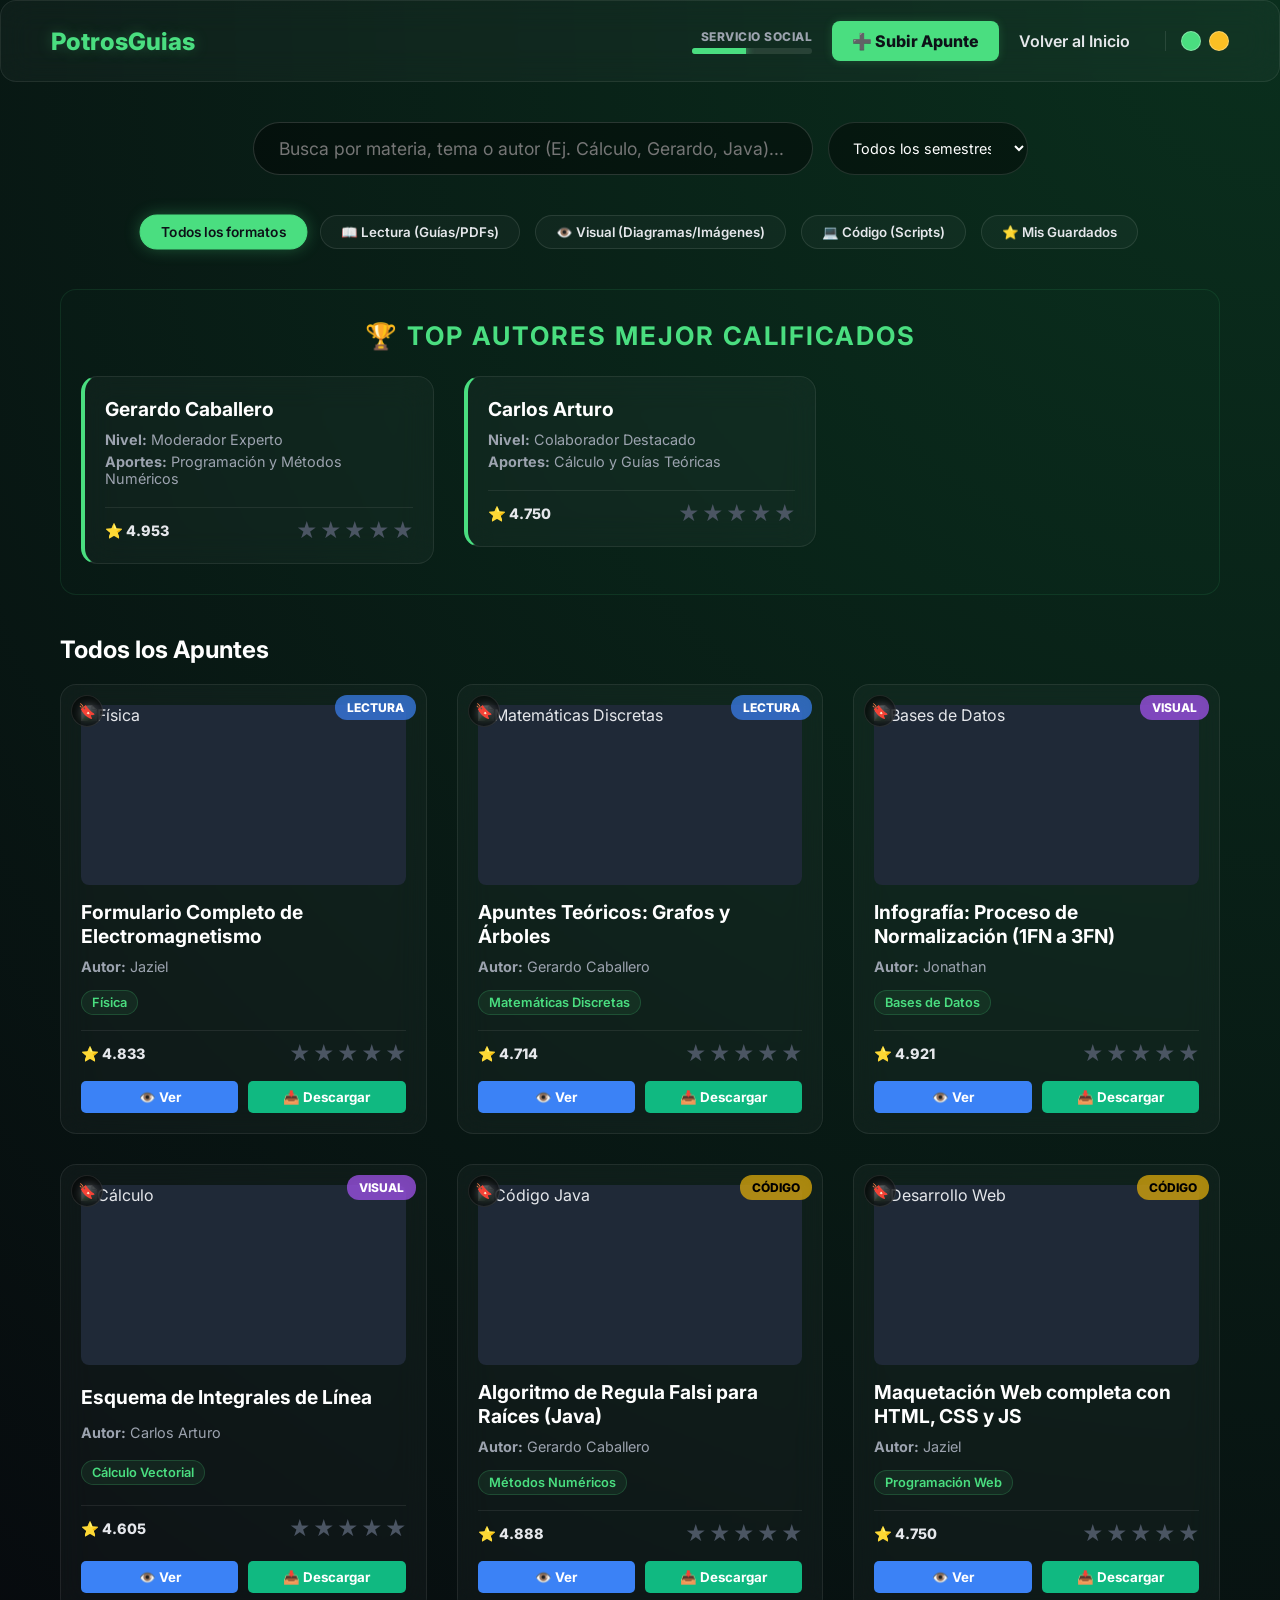
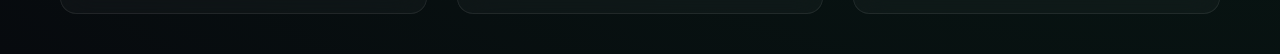
==== Apuntes.html @ 3b069844 "Add files via upload" ====
<!DOCTYPE html>
<html lang="es">
<head>
    <meta charset="UTF-8">
    <meta name="viewport" content="width=device-width, initial-scale=1.0">
    <title>Repositorio - PotroGuias</title>
    <link rel="stylesheet" href="style.css">
</head>
<body>

    <nav class="glass-panel">
        <h1>PotrosGuias</h1>
        <div style="display: flex; align-items: center; gap: 20px;">
            <div class="nav-ss-container">
                <span class="nav-ss-text">Servicio Social</span>
                <div class="nav-ss-bg"><div class="nav-ss-fill" id="nav-ss-progreso"></div></div>
            </div>
            <a href="subir.html" class="btn-subir">➕ Subir Apunte</a>
            <a href="index.html">Volver al Inicio</a>
            <div class="theme-switch-container">
                <div class="btn-theme theme-potro" onclick="cambiarTemaUaem('potro')" title="Modo Verde Potro"></div>
                <div class="btn-theme theme-oro" onclick="cambiarTemaUaem('oro')" title="Modo Oro Institucional"></div>
            </div>
        </div>
    </nav>

    <div class="container">
        <div class="search-container" style="display: flex; gap: 15px; justify-content: center; max-width: 800px; margin: 40px auto;">
            <input type="text" id="buscador" placeholder="Busca por materia, tema o autor (Ej. Cálculo, Gerardo, Java)..." style="max-width: 70%; margin-bottom: 0;">
            <select id="filtro-semestre" class="form-input" style="width: 25%; background: rgba(0,0,0,0.4); border-radius: 30px; padding: 0 20px;">
                <option value="todos">Todos los semestres</option>
                <option value="basicas">Ciencias Básicas</option>
                <option value="programacion">Área Programación</option>
                <option value="datos">Sistemas Avanzados</option>
            </select>
        </div>

        <div class="filtros-container">
            <button class="btn-filtro activo" data-filtro="todos">Todos los formatos</button>
            <button class="btn-filtro" data-filtro="lectura">📖 Lectura (Guías/PDFs)</button>
            <button class="btn-filtro" data-filtro="visual">👁️ Visual (Diagramas/Imágenes)</button>
            <button class="btn-filtro" data-filtro="codigo">💻 Código (Scripts)</button>
            <button class="btn-filtro" id="filtro-favoritos" data-filtro="favoritos">⭐ Mis Guardados</button>
        </div>

        <div class="destacados-container">
            <h2>🏆 Top Autores Mejor Calificados</h2>
            <div class="grid-apuntes">
                
                <a href="autor.html?nombre=Gerardo%20Caballero" class="link-tarjeta">
                    <div class="tarjeta-apunte tarjeta-autor glass-panel">
                        <h3>Gerardo Caballero</h3>
                        <p><strong>Nivel:</strong> Moderador Experto</p>
                        <p><strong>Aportes:</strong> Programación y Métodos Numéricos</p>
                        
                        <div class="rating-container">
                            <span class="rating-promedio">⭐ 4.953</span>
                            <div class="estrellas-interactivas">
                                <span class="estrella" data-valor="1">★</span>
                                <span class="estrella" data-valor="2">★</span>
                                <span class="estrella" data-valor="3">★</span>
                                <span class="estrella" data-valor="4">★</span>
                                <span class="estrella" data-valor="5">★</span>
                            </div>
                        </div>
                    </div>
                </a>

                <a href="autor.html?nombre=Carlos%20Arturo" class="link-tarjeta">
                    <div class="tarjeta-apunte tarjeta-autor glass-panel">
                        <h3>Carlos Arturo</h3>
                        <p><strong>Nivel:</strong> Colaborador Destacado</p>
                        <p><strong>Aportes:</strong> Cálculo y Guías Teóricas</p>
                        
                        <div class="rating-container">
                            <span class="rating-promedio">⭐ 4.750</span>
                            <div class="estrellas-interactivas">
                                <span class="estrella" data-valor="1">★</span>
                                <span class="estrella" data-valor="2">★</span>
                                <span class="estrella" data-valor="3">★</span>
                                <span class="estrella" data-valor="4">★</span>
                                <span class="estrella" data-valor="5">★</span>
                            </div>
                        </div>
                    </div>
                </a>

            </div>
        </div>

        <h2 style="color: #fff; margin-bottom: 20px;">Todos los Apuntes</h2>
        <div class="grid-apuntes" id="contenedor-apuntes">

            <div class="tarjeta-apunte glass-panel" data-formato="lectura" data-semestre="basicas" data-archivo="documentos/formulario.completo.electromagnetismo.pdf" data-titulo="Formulario Completo de Electromagnetismo">
                <div class="badge-formato badge-lectura">Lectura</div>
                <img src="img/formulario.jpg" alt="Física">
                <h3>Formulario Completo de Electromagnetismo</h3>
                <p><strong>Autor:</strong> Jaziel</p>
                <span class="tag-materia">Física</span>
                
                <div class="rating-container">
                    <span class="rating-promedio">⭐ 4.833</span>
                    <div class="estrellas-interactivas">
                        <span class="estrella" data-valor="1">★</span>
                        <span class="estrella" data-valor="2">★</span>
                        <span class="estrella" data-valor="3">★</span>
                        <span class="estrella" data-valor="4">★</span>
                        <span class="estrella" data-valor="5">★</span>
                    </div>
                </div>
                <div style="display: flex; gap: 10px; margin-top: 15px; width: 100%;">
                    <button class="btn-ver" style="flex: 1; padding: 8px; background: #3b82f6; color: white; border: none; border-radius: 5px; cursor: pointer; font-weight: bold;">👁️ Ver</button>
                    <button class="btn-descargar" style="flex: 1; padding: 8px; background: #10b981; color: white; border: none; border-radius: 5px; cursor: pointer; font-weight: bold;">📥 Descargar</button>
                </div>
            </div>

            <div class="tarjeta-apunte glass-panel" data-formato="lectura" data-semestre="basicas" data-archivo="documentos/Grafos.pdf" data-titulo="Apuntes Teóricos: Grafos y Árboles">
                <div class="badge-formato badge-lectura">Lectura</div>
                <img src="img/grafos.jpg" alt="Matemáticas Discretas">
                <h3>Apuntes Teóricos: Grafos y Árboles</h3>
                <p><strong>Autor:</strong> Gerardo Caballero</p>
                <span class="tag-materia">Matemáticas Discretas</span>
                
                <div class="rating-container">
                    <span class="rating-promedio">⭐ 4.714</span>
                    <div class="estrellas-interactivas">
                        <span class="estrella" data-valor="1">★</span>
                        <span class="estrella" data-valor="2">★</span>
                        <span class="estrella" data-valor="3">★</span>
                        <span class="estrella" data-valor="4">★</span>
                        <span class="estrella" data-valor="5">★</span>
                    </div>
                </div>
                <div style="display: flex; gap: 10px; margin-top: 15px; width: 100%;">
                    <button class="btn-ver" style="flex: 1; padding: 8px; background: #3b82f6; color: white; border: none; border-radius: 5px; cursor: pointer; font-weight: bold;">👁️ Ver</button>
                    <button class="btn-descargar" style="flex: 1; padding: 8px; background: #10b981; color: white; border: none; border-radius: 5px; cursor: pointer; font-weight: bold;">📥 Descargar</button>
                </div>
            </div>

            <div class="tarjeta-apunte glass-panel" data-formato="visual" data-semestre="datos" data-archivo="img/nor.info.jpg" data-titulo="Infografía: Proceso de Normalización">
                <div class="badge-formato badge-visual">Visual</div>
                <img src="img/normalizacion.jpg" alt="Bases de Datos">
                <h3>Infografía: Proceso de Normalización (1FN a 3FN)</h3>
                <p><strong>Autor:</strong> Jonathan</p>
                <span class="tag-materia">Bases de Datos</span>
                
                <div class="rating-container">
                    <span class="rating-promedio">⭐ 4.921</span>
                    <div class="estrellas-interactivas">
                        <span class="estrella" data-valor="1">★</span>
                        <span class="estrella" data-valor="2">★</span>
                        <span class="estrella" data-valor="3">★</span>
                        <span class="estrella" data-valor="4">★</span>
                        <span class="estrella" data-valor="5">★</span>
                    </div>
                </div>
                <div style="display: flex; gap: 10px; margin-top: 15px; width: 100%;">
                    <button class="btn-ver" style="flex: 1; padding: 8px; background: #3b82f6; color: white; border: none; border-radius: 5px; cursor: pointer; font-weight: bold;">👁️ Ver</button>
                    <button class="btn-descargar" style="flex: 1; padding: 8px; background: #10b981; color: white; border: none; border-radius: 5px; cursor: pointer; font-weight: bold;">📥 Descargar</button>
                </div>
            </div>

            <div class="tarjeta-apunte glass-panel" data-formato="visual" data-semestre="basicas" data-archivo="img/info.jpg" data-titulo="Esquema de Integrales de Línea">
                <div class="badge-formato badge-visual">Visual</div>
                <img src="img/integral.jpg" alt="Cálculo">
                <h3>Esquema de Integrales de Línea</h3>
                <p><strong>Autor:</strong> Carlos Arturo</p>
                <span class="tag-materia">Cálculo Vectorial</span>
                
                <div class="rating-container">
                    <span class="rating-promedio">⭐ 4.605</span>
                    <div class="estrellas-interactivas">
                        <span class="estrella" data-valor="1">★</span>
                        <span class="estrella" data-valor="2">★</span>
                        <span class="estrella" data-valor="3">★</span>
                        <span class="estrella" data-valor="4">★</span>
                        <span class="estrella" data-valor="5">★</span>
                    </div>
                </div>
                <div style="display: flex; gap: 10px; margin-top: 15px; width: 100%;">
                    <button class="btn-ver" style="flex: 1; padding: 8px; background: #3b82f6; color: white; border: none; border-radius: 5px; cursor: pointer; font-weight: bold;">👁️ Ver</button>
                    <button class="btn-descargar" style="flex: 1; padding: 8px; background: #10b981; color: white; border: none; border-radius: 5px; cursor: pointer; font-weight: bold;">📥 Descargar</button>
                </div>
            </div>

            <div class="tarjeta-apunte glass-panel" data-formato="codigo" data-semestre="programacion" data-archivo="https://raw.githubusercontent.com/TheAlgorithms/Java/master/src/main/java/com/thealgorithms/maths/FindMin.java" data-titulo="Algoritmo de Raíces (Java)">
                <div class="badge-formato badge-codigo">Código</div>
                <img src="img/falsa.jpg" alt="Código Java">
                <h3>Algoritmo de Regula Falsi para Raíces (Java)</h3>
                <p><strong>Autor:</strong> Gerardo Caballero</p>
                <span class="tag-materia">Métodos Numéricos</span>
                
                <div class="rating-container">
                    <span class="rating-promedio">⭐ 4.888</span>
                    <div class="estrellas-interactivas">
                        <span class="estrella" data-valor="1">★</span>
                        <span class="estrella" data-valor="2">★</span>
                        <span class="estrella" data-valor="3">★</span>
                        <span class="estrella" data-valor="4">★</span>
                        <span class="estrella" data-valor="5">★</span>
                    </div>
                </div>
                <div style="display: flex; gap: 10px; margin-top: 15px; width: 100%;">
                    <button class="btn-ver" style="flex: 1; padding: 8px; background: #3b82f6; color: white; border: none; border-radius: 5px; cursor: pointer; font-weight: bold;">👁️ Ver</button>
                    <button class="btn-descargar" style="flex: 1; padding: 8px; background: #10b981; color: white; border: none; border-radius: 5px; cursor: pointer; font-weight: bold;">📥 Descargar</button>
                </div>
            </div>

            <div class="tarjeta-apunte glass-panel" data-formato="codigo" data-semestre="programacion" data-archivo="https://raw.githubusercontent.com/TheAlgorithms/Java/master/src/main/java/com/thealgorithms/maths/FindMin.java" data-titulo="Proyecto Web Completo">
                <div class="badge-formato badge-codigo">Código</div>
                <img src="img/Maqueta.jpg" alt="Desarrollo Web">
                <h3>Maquetación Web completa con HTML, CSS y JS</h3>
                <p><strong>Autor:</strong> Jaziel</p>
                <span class="tag-materia">Programación Web</span>
                
                <div class="rating-container">
                    <span class="rating-promedio">⭐ 4.750</span>
                    <div class="estrellas-interactivas">
                        <span class="estrella" data-valor="1">★</span>
                        <span class="estrella" data-valor="2">★</span>
                        <span class="estrella" data-valor="3">★</span>
                        <span class="estrella" data-valor="4">★</span>
                        <span class="estrella" data-valor="5">★</span>
                    </div>
                </div>
                <div style="display: flex; gap: 10px; margin-top: 15px; width: 100%;">
                    <button class="btn-ver" style="flex: 1; padding: 8px; background: #3b82f6; color: white; border: none; border-radius: 5px; cursor: pointer; font-weight: bold;">👁️ Ver</button>
                    <button class="btn-descargar" style="flex: 1; padding: 8px; background: #10b981; color: white; border: none; border-radius: 5px; cursor: pointer; font-weight: bold;">📥 Descargar</button>
                </div>
            </div>

        </div>
    </div>

    <script src="Apuntes.js"></script>
</body>
</html>
---- style.css ----
/* style.css */
@import url('https://fonts.googleapis.com/css2?family=Inter:wght@300;400;600;800&display=swap');

* {
    margin: 0;
    padding: 0;
    box-sizing: border-box;
    font-family: 'Inter', sans-serif;
}

body {
    background-color: #070a0e; 
    background-image: radial-gradient(circle at top right, #0a2f1d, #070a0e); 
    color: #e5e7eb;
    min-height: 100vh;
    overflow-x: hidden;
}

/* Efecto de cristal (Glassmorphism) optimizado */
.glass-panel {
    background: rgba(255, 255, 255, 0.03);
    backdrop-filter: blur(16px);
    -webkit-backdrop-filter: blur(16px);
    border: 1px solid rgba(255, 255, 255, 0.08);
    border-radius: 16px;
    transition: border-color 0.4s cubic-bezier(0.16, 1, 0.3, 1), 
                box-shadow 0.4s cubic-bezier(0.16, 1, 0.3, 1), 
                background-color 0.4s ease;
}

/* Navbar */
nav {
    display: flex;
    justify-content: space-between;
    align-items: center;
    padding: 20px 50px;
    border-bottom: 1px solid rgba(255, 255, 255, 0.08);
}

nav h1 {
    font-size: 1.5rem;
    font-weight: 800;
    color: #4ade80; 
    text-shadow: 0 0 15px rgba(74, 222, 128, 0.3);
}

nav a {
    color: #e5e7eb;
    text-decoration: none;
    font-weight: 600;
    transition: color 0.3s ease;
}

nav a:hover {
    color: #4ade80;
}

/* Contenedor Principal */
.container {
    max-width: 1200px;
    margin: 40px auto;
    padding: 0 20px;
}

/* Buscador */
.search-container {
    margin-bottom: 40px;
    text-align: center;
}

#buscador {
    width: 100%;
    max-width: 600px;
    padding: 15px 25px;
    font-size: 1.1rem;
    color: #fff;
    background: rgba(0, 0, 0, 0.4);
    border: 1px solid rgba(255, 255, 255, 0.15);
    border-radius: 30px;
    outline: none;
    transition: all 0.3s cubic-bezier(0.16, 1, 0.3, 1);
}

#buscador:focus {
    border-color: #4ade80;
    box-shadow: 0 0 25px rgba(74, 222, 128, 0.25);
    transform: scale(1.01);
}

/* Grid de Apuntes */
.grid-apuntes {
    display: grid;
    grid-template-columns: repeat(auto-fill, minmax(300px, 1fr));
    gap: 30px;
}

/* Tarjetas individuales con iluminación dinámica */
.tarjeta-apunte {
    position: relative;
    padding: 20px;
    display: flex;
    flex-direction: column;
    justify-content: space-between;
    align-items: flex-start;
    overflow: hidden;
    animation: animacionEntrada 0.6s cubic-bezier(0.16, 1, 0.3, 1) forwards;
}

.tarjeta-apunte:hover {
    transform: translateY(-6px);
    background-color: rgba(255, 255, 255, 0.06);
    box-shadow: 0 15px 35px rgba(74, 222, 128, 0.15);
    border-color: rgba(74, 222, 128, 0.4);
}

.tarjeta-apunte img {
    width: 100%;
    height: 180px;
    object-fit: cover;
    border-radius: 8px;
    margin-bottom: 15px;
    background-color: #1f2937;
    transition: transform 0.6s cubic-bezier(0.16, 1, 0.3, 1);
}

.tarjeta-apunte:hover img {
    transform: scale(1.03); 
}

.tarjeta-apunte h3 {
    font-size: 1.2rem;
    margin-bottom: 10px;
    color: #fff;
}

.tarjeta-apunte p {
    font-size: 0.9rem;
    color: #9ca3af;
    margin-bottom: 5px;
}

.tag-materia {
    display: inline-block;
    padding: 4px 10px;
    background: rgba(74, 222, 128, 0.08);
    color: #4ade80;
    border: 1px solid rgba(74, 222, 128, 0.2);
    border-radius: 20px;
    font-size: 0.8rem;
    margin-top: 10px;
    font-weight: 600;
}

/* Botones */
.btn {
    display: inline-block;
    padding: 12px 24px;
    background: #4ade80;
    color: #0d1117;
    text-decoration: none;
    border-radius: 8px;
    font-weight: bold;
    margin-top: 20px;
    transition: all 0.2s ease;
}

.btn:hover {
    background: #22c55e;
    transform: translateY(-2px);
    box-shadow: 0 5px 15px rgba(74, 222, 128, 0.3);
}

.btn:active { transform: translateY(0); }

/* --- SECCIÓN DE AUTORES DESTACADOS --- */
.destacados-container {
    background: rgba(74, 222, 128, 0.01);
    border: 1px solid rgba(74, 222, 128, 0.1);
    border-radius: 16px;
    padding: 30px 20px;
    margin-bottom: 40px;
}

.destacados-container h2 {
    color: #4ade80;
    text-align: center;
    margin-bottom: 25px;
    font-size: 1.6rem;
    text-transform: uppercase;
    letter-spacing: 2px;
}

.tarjeta-autor {
    border-left: 4px solid #4ade80;
}

/* --- ESTRELLAS --- */
.rating-container {
    width: 100%;
    margin-top: 15px;
    padding-top: 10px;
    border-top: 1px solid rgba(255, 255, 255, 0.08);
    display: flex;
    justify-content: space-between;
    align-items: center;
}

.rating-promedio {
    color: #e5e7eb;
    font-size: 0.9rem;
    font-weight: 800;
}

.estrellas-interactivas {
    display: flex;
    gap: 3px;
}

.estrella {
    color: #4b5563; 
    font-size: 1.3rem;
    cursor: pointer;
    transition: color 0.2s ease, transform 0.2s cubic-bezier(0.175, 0.885, 0.32, 1.275);
}

.estrella:hover { transform: scale(1.3); }
.estrella.activa { 
    color: #fbbf24; 
    text-shadow: 0 0 8px rgba(251, 191, 36, 0.5);
}

/* --- BOTONES DE FILTRO --- */
.filtros-container {
    display: flex;
    justify-content: center;
    flex-wrap: wrap;
    gap: 15px;
    margin-bottom: 40px;
}

.btn-filtro {
    background: rgba(255, 255, 255, 0.03);
    border: 1px solid rgba(255, 255, 255, 0.1);
    color: #e5e7eb;
    padding: 8px 20px;
    border-radius: 20px;
    cursor: pointer;
    font-weight: 600;
    transition: all 0.3s cubic-bezier(0.16, 1, 0.3, 1);
}

.btn-filtro:hover, .btn-filtro.activo {
    background: #4ade80;
    color: #0d1117;
    border-color: #4ade80;
    box-shadow: 0 0 15px rgba(74, 222, 128, 0.3);
    transform: scale(1.03);
}

/* Badges */
.badge-formato {
    position: absolute;
    top: 10px;
    right: 10px;
    padding: 5px 12px;
    border-radius: 12px;
    font-size: 0.75rem;
    font-weight: 800;
    text-transform: uppercase;
    backdrop-filter: blur(5px);
    z-index: 2;
    animation: brilloPulsante 2s infinite alternate;
}

@keyframes brilloPulsante {
    from { box-shadow: 0 0 4px rgba(255,255,255,0.05); }
    to { box-shadow: 0 0 10px rgba(74, 222, 128, 0.2); }
}

.badge-lectura { background: rgba(59, 130, 246, 0.7); color: #fff; }
.badge-visual { background: rgba(168, 85, 247, 0.7); color: #fff; }
.badge-codigo { background: rgba(234, 179, 8, 0.7); color: #000; }

.btn-subir {
    background: #4ade80;
    color: #0d1117 !important;
    padding: 10px 20px;
    border-radius: 8px;
    font-weight: 800;
    text-decoration: none;
    transition: all 0.3s ease;
    box-shadow: 0 0 10px rgba(74, 222, 128, 0.2);
}

.btn-subir:hover {
    background: #22c55e;
    transform: translateY(-2px);
    box-shadow: 0 0 15px rgba(74, 222, 128, 0.5);
}

/* --- FORMULARIOS --- */
.form-wrapper {
    max-width: 600px;
    margin: 40px auto;
    padding: 40px;
    animation: animacionEntrada 0.5s ease forwards;
}

.form-wrapper h2 {
    font-size: 1.1rem;
    text-align: center;
    color: #e5e7eb;
    margin-bottom: 30px;
    line-height: 1.5;
}

.form-group {
    display: flex;
    flex-direction: column;
    margin-bottom: 20px;
}

.form-group label {
    font-size: 0.9rem;
    font-weight: 800;
    color: #e5e7eb;
    margin-bottom: 8px;
}

.form-input, textarea.form-input {
    width: 100%;
    padding: 12px 15px;
    background: rgba(0, 0, 0, 0.3);
    border: 1px solid rgba(255, 255, 255, 0.12);
    border-radius: 8px;
    color: #fff;
    font-size: 0.9rem;
    outline: none;
    transition: all 0.3s ease;
}

.form-input:focus {
    border-color: #4ade80;
    box-shadow: 0 0 10px rgba(74, 222, 128, 0.2);
}

input[type="file"] {
    padding: 8px;
    background: rgba(255, 255, 255, 0.03);
    border: 1px dashed rgba(255, 255, 255, 0.2);
    cursor: pointer;
}

input[type="file"]::file-selector-button {
    background: #e5e7eb;
    color: #0d1117;
    border: none;
    padding: 5px 15px;
    border-radius: 4px;
    font-weight: bold;
    margin-right: 15px;
    cursor: pointer;
}

input[type="file"]::file-selector-button:hover { background: #4ade80; }

.btn-submit {
    width: 100%;
    margin-top: 10px;
    padding: 15px;
    font-size: 1rem;
    border: none;
    background: #4ade80;
    color: #0d1117;
    font-weight: bold;
    border-radius: 8px;
    cursor: pointer;
    transition: all 0.2s ease;
}

.btn-submit:hover { 
    background: #22c55e; 
    transform: translateY(-2px);
    box-shadow: 0 5px 15px rgba(74, 222, 128, 0.3);
}

a.link-tarjeta { text-decoration: none; color: inherit; display: block; }

/* --- TOASTS --- */
.toast-container {
    position: fixed;
    top: 20px;
    right: 20px;
    z-index: 9999;
    display: flex;
    flex-direction: column;
    gap: 10px;
}

.toast-notif {
    background: rgba(13, 17, 23, 0.85);
    backdrop-filter: blur(10px);
    -webkit-backdrop-filter: blur(10px);
    border: 1px solid #4ade80;
    padding: 16px 25px;
    border-radius: 12px;
    color: #fff;
    font-weight: 600;
    font-size: 0.95rem;
    box-shadow: 0 10px 25px rgba(74, 222, 128, 0.15);
    display: flex;
    align-items: center;
    gap: 10px;
    animation: deslizarEntrada 0.3s cubic-bezier(0.16, 1, 0.3, 1) forwards, desvanecerSalida 0.3s ease 2.8s forwards;
}

/* --- ANIMACIONES KEYFRAMES --- */
@keyframes animacionEntrada {
    from { opacity: 0; transform: translateY(15px); }
    to { opacity: 1; transform: translateY(0); }
}

@keyframes deslizarEntrada {
    from { transform: translateX(120%); opacity: 0; }
    to { transform: translateX(0); opacity: 1; }
}

@keyframes desvanecerSalida {
    from { transform: translateX(0); opacity: 1; }
    to { transform: translateX(120%); opacity: 0; }
}

/* ==========================================
   NUEVOS COMPONENTES ADICIONALES
   ========================================== */

/* Barra de servicio en el menú */
.nav-ss-container {
    display: flex;
    flex-direction: column;
    align-items: flex-end;
    gap: 4px;
}
.nav-ss-text {
    font-size: 0.75rem;
    font-weight: 800;
    color: #9ca3af;
    text-transform: uppercase;
    letter-spacing: 0.5px;
}
.nav-ss-bg {
    width: 120px;
    background: rgba(255, 255, 255, 0.1);
    height: 6px;
    border-radius: 3px;
    overflow: hidden;
}
.nav-ss-fill {
    background: #4ade80;
    height: 100%;
    width: 0%; /* Dinámico por JS */
    box-shadow: 0 0 8px #4ade80;
    transition: width 0.5s ease;
}

/* Selector de Temas UAEMex */
.theme-switch-container {
    display: flex;
    gap: 8px;
    margin-left: 15px;
    border-left: 1px solid rgba(255,255,255,0.1);
    padding-left: 15px;
}
.btn-theme {
    width: 20px;
    height: 20px;
    border-radius: 50%;
    border: 1px solid rgba(255,255,255,0.3);
    cursor: pointer;
    transition: transform 0.2s;
}
.btn-theme:hover { transform: scale(1.2); }
.theme-potro { background: #4ade80; }
.theme-oro { background: #fbbf24; }

/* Cambios globales para el Tema Oro */
body.tema-oro h1, body.tema-oro h2, body.tema-oro h3, body.tema-oro .tag-materia, body.tema-oro .comentario-autor {
    color: #fbbf24 !important;
}
body.tema-oro nav h1 { text-shadow: 0 0 15px rgba(251, 191, 36, 0.3); }
body.tema-oro .btn-filtro.activo, body.tema-oro .btn-submit, body.tema-oro .btn-subir, body.tema-oro .btn {
    background: #fbbf24 !important;
    color: #0d1117 !important;
    border-color: #fbbf24 !important;
    box-shadow: 0 0 15px rgba(251, 191, 36, 0.3) !important;
}
body.tema-oro .form-input:focus, body.tema-oro #buscador:focus { border-color: #fbbf24 !important; }
body.tema-oro .toast-notif { border-color: #fbbf24; box-shadow: 0 10px 25px rgba(251, 191, 36, 0.15); }
body.tema-oro .nav-ss-fill { background: #fbbf24; box-shadow: 0 0 8px #fbbf24; }

/* Icono de Favorito en Tarjetas */
.btn-favorito {
    position: absolute;
    top: 10px;
    left: 10px;
    background: rgba(0,0,0,0.6);
    backdrop-filter: blur(5px);
    border: 1px solid rgba(255,255,255,0.1);
    width: 32px;
    height: 32px;
    border-radius: 50%;
    display: flex;
    align-items: center;
    justify-content: center;
    cursor: pointer;
    z-index: 5;
    font-size: 0.9rem;
    transition: transform 0.2s;
}
.btn-favorito:hover { transform: scale(1.1); }
.btn-favorito.guardado {
    color: #fbbf24;
    border-color: #fbbf24;
}

/* Ajustes de consistencia para textareas e iframes */
#perfil-textarea, #textarea-comentario {
    font-family: 'Inter', sans-serif;
    line-height: 1.5;
}
#contenido-dinamico pre {
    width: 100%;
    text-align: left;
    background: rgba(0, 0, 0, 0.5);
    padding: 20px;
    border-radius: 8px;
    overflow: auto;
    color: #f3f4f6;
    border: 1px solid rgba(255, 255, 255, 0.08);
    font-family: 'Courier New', Courier, monospace;
    max-height: 75vh;
}
#contenido-dinamico iframe {
    width: 100%;
    height: 75vh;
    border: none;
    border-radius: 8px;
    background: #ffffff;
}

/* Estilos de tokens para Resaltado de Código */
code[class*="language-"], pre[class*="language-"] { color: #f8f8f2; text-shadow: 0 1px rgba(0,0,0,0.3); font-family: monospace; text-align: left; white-space: pre; word-spacing: normal; word-break: normal; word-wrap: normal; line-height: 1.5; }
.token.comment { color: #6272a4; font-style: italic; }
.token.keyword { color: #ff79c6; font-weight: bold; }
.token.string { color: #f1fa8c; }
.token.function { color: #50fa7b; }
.token.number { color: #bd93f9; }
.token.class-name { color: #8be9fd; }
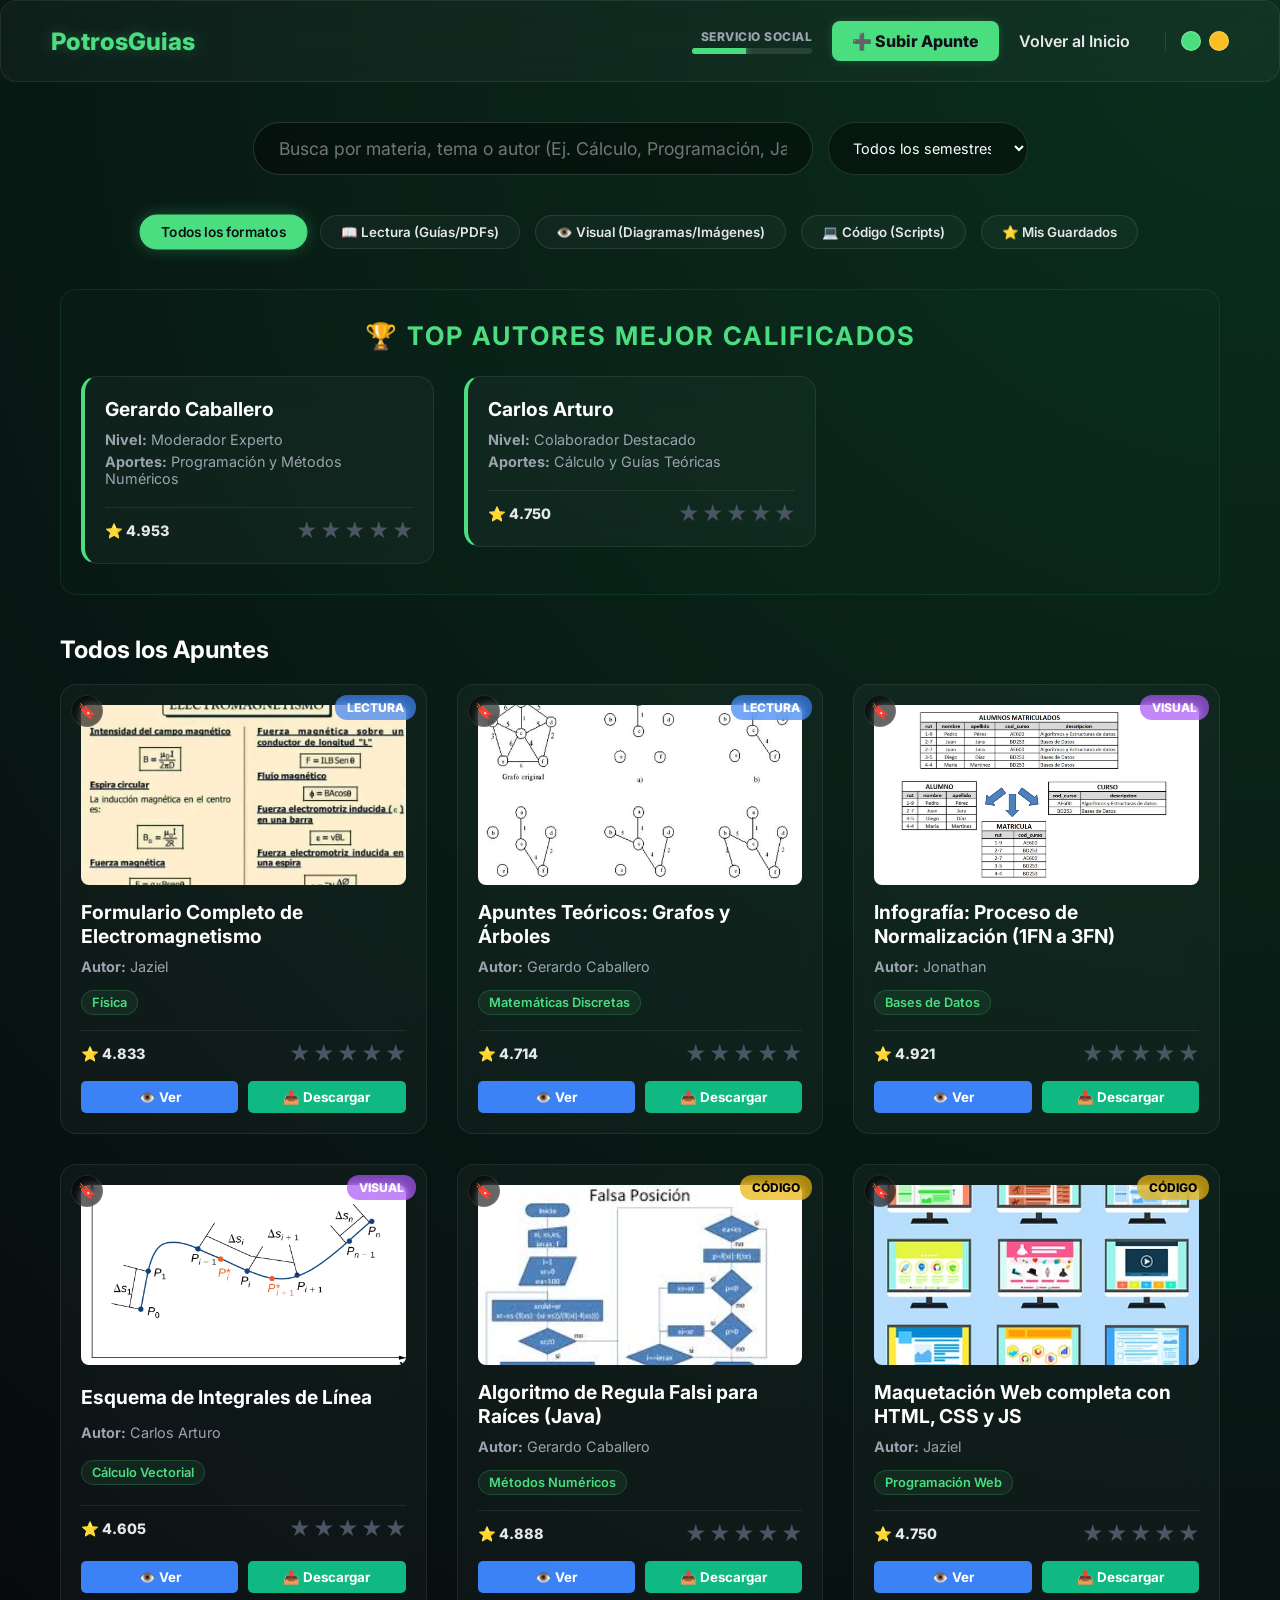
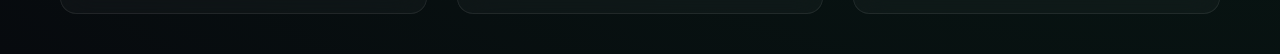
==== commit 54c63920: "Restore original content of Apuntes.html Restored the original content of Apuntes.html after it was " ====
--- a/Apuntes.html
+++ b/Apuntes.html
@@ -26,7 +26,7 @@
 
     <div class="container">
         <div class="search-container" style="display: flex; gap: 15px; justify-content: center; max-width: 800px; margin: 40px auto;">
-            <input type="text" id="buscador" placeholder="Busca por materia, tema o autor (Ej. Cálculo, Gerardo, Java)..." style="max-width: 70%; margin-bottom: 0;">
+            <input type="text" id="buscador" placeholder="Busca por materia, tema o autor (Ej. Cálculo, Programación, Java)..." style="max-width: 70%; margin-bottom: 0;">
             <select id="filtro-semestre" class="form-input" style="width: 25%; background: rgba(0,0,0,0.4); border-radius: 30px; padding: 0 20px;">
                 <option value="todos">Todos los semestres</option>
                 <option value="basicas">Ciencias Básicas</option>
@@ -234,4 +234,4 @@
 
     <script src="Apuntes.js"></script>
 </body>
-</html>+</html>
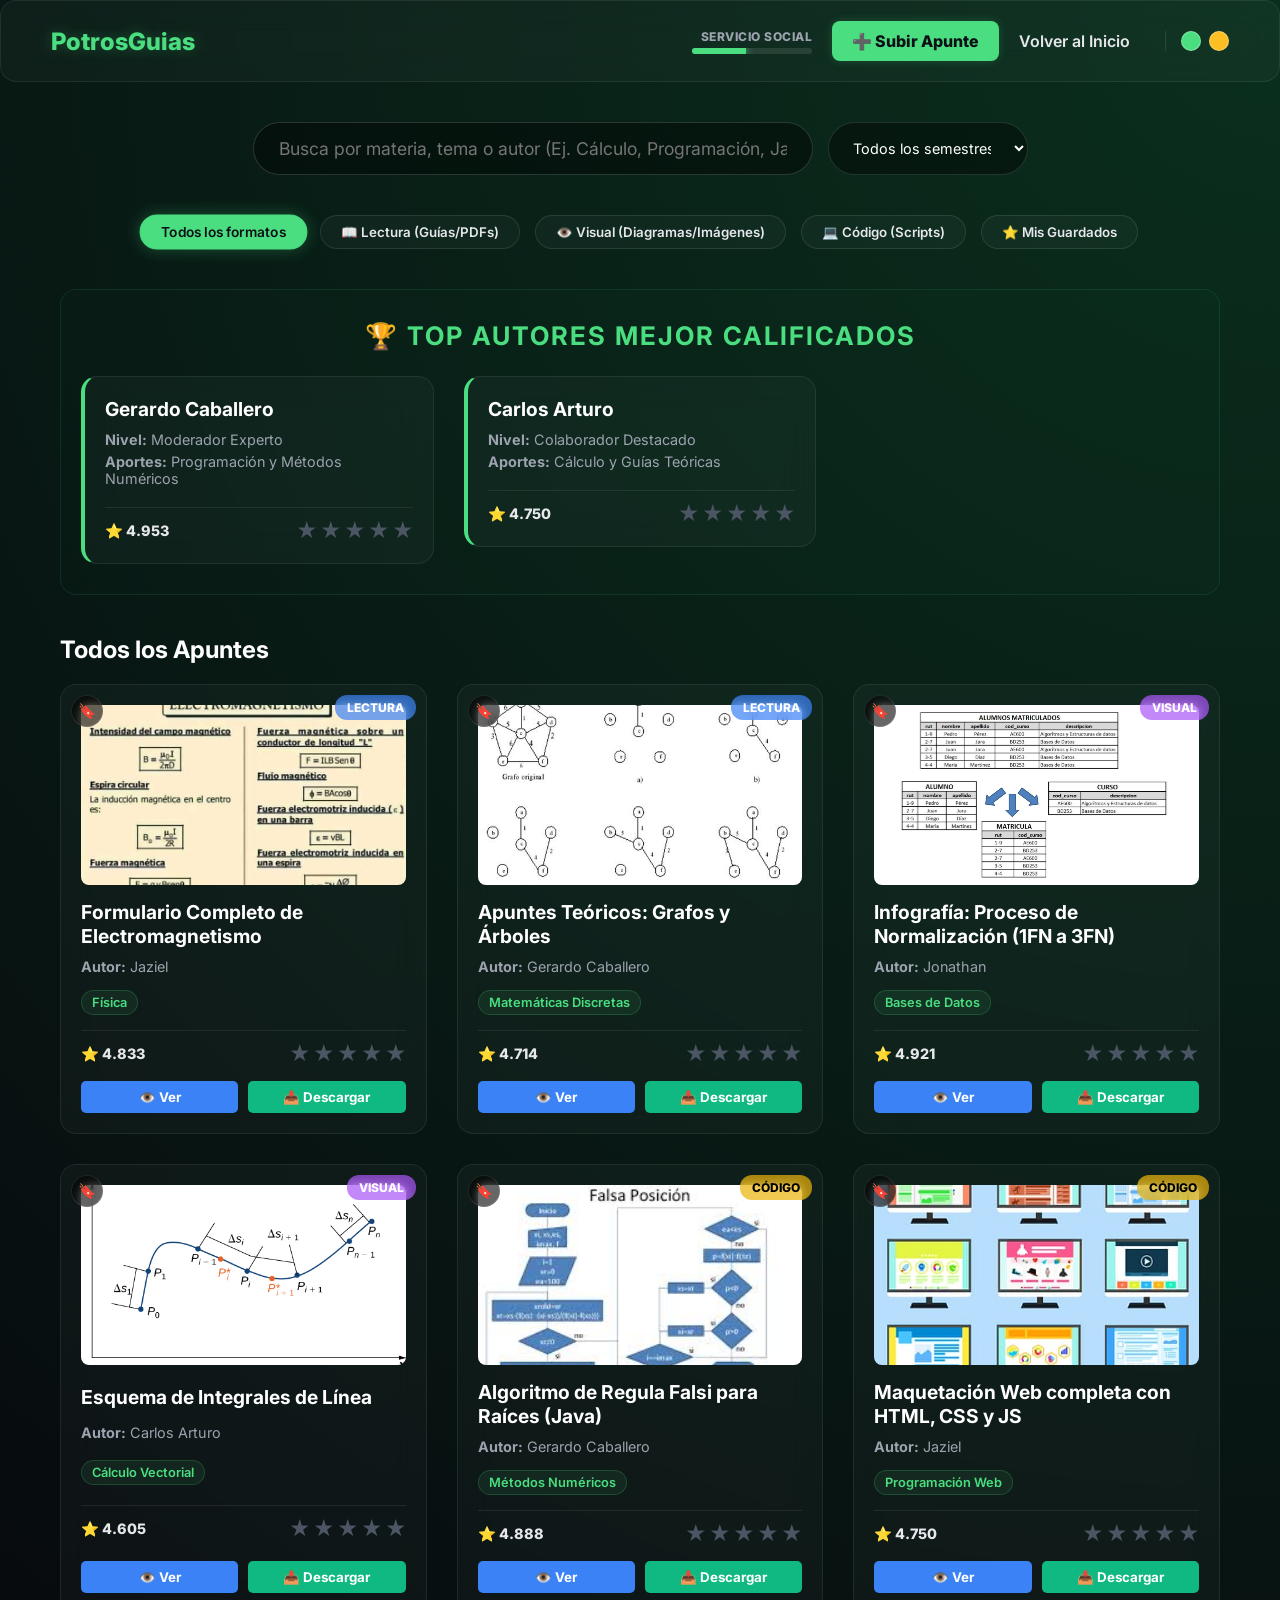
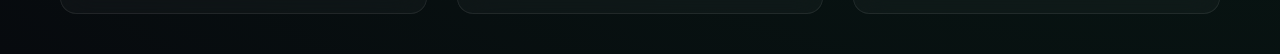
==== commit 14d516a0: "Fix HTML encoding issues in Apuntes.html" ====
--- a/Apuntes.html
+++ b/Apuntes.html
@@ -91,7 +91,7 @@
         <h2 style="color: #fff; margin-bottom: 20px;">Todos los Apuntes</h2>
         <div class="grid-apuntes" id="contenedor-apuntes">
 
-            <div class="tarjeta-apunte glass-panel" data-formato="lectura" data-semestre="basicas" data-archivo="documentos/formulario.completo.electromagnetismo.pdf" data-titulo="Formulario Completo de Electromagnetismo">
+            <div class="tarjeta-apunte glass-panel" data-formato="lectura" data-semestre="basicas" data-archivo="documentos/Formulario.completo.electromagnetismo.pdf" data-titulo="Formulario Completo de Electromagnetismo">
                 <div class="badge-formato badge-lectura">Lectura</div>
                 <img src="img/formulario.jpg" alt="Física">
                 <h3>Formulario Completo de Electromagnetismo</h3>
